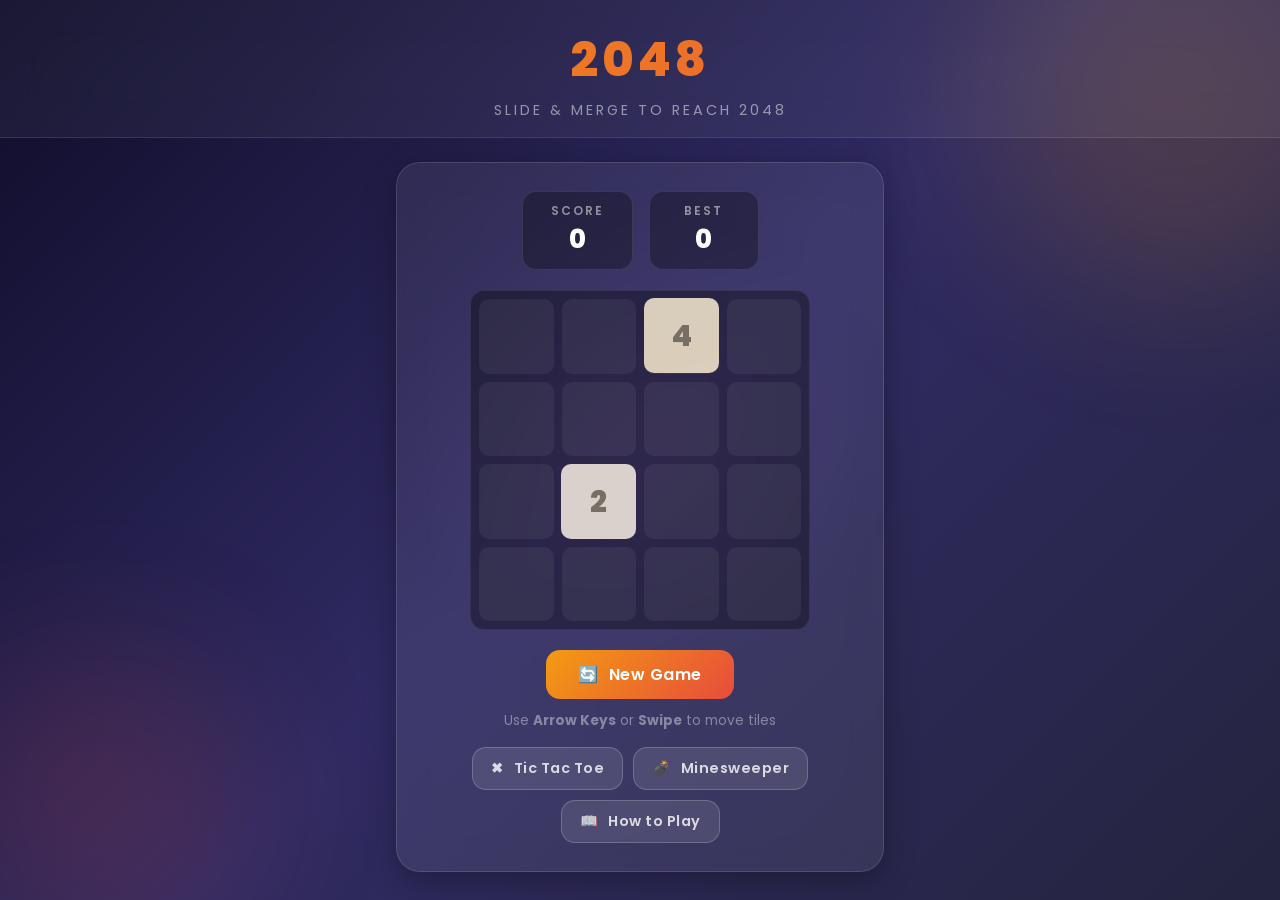
==== 2048.html @ 79015528 "two more games 2048 and minesweeper added" ====
<!DOCTYPE html>
<html lang="en">
<head>
  <meta charset="UTF-8">
  <meta name="viewport" content="width=device-width, initial-scale=1.0">
  <title>2048</title>
  <link rel="preconnect" href="https://fonts.googleapis.com">
  <link rel="preconnect" href="https://fonts.gstatic.com" crossorigin>
  <link href="https://fonts.googleapis.com/css2?family=Poppins:wght@400;600;700;800&display=swap" rel="stylesheet">
  <link rel="stylesheet" href="2048.css">
</head>
<body>
  <div class="bg-decoration">
    <div class="circle circle-1"></div>
    <div class="circle circle-2"></div>
    <div class="circle circle-3"></div>
  </div>

  <header class="header">
    <h1>2048</h1>
    <p class="header-subtitle">Slide & merge to reach 2048</p>
  </header>

  <div class="container">
    <div class="card">

      <!-- Score Bar -->
      <div class="score-bar">
        <div class="score-box">
          <span class="score-label">Score</span>
          <span class="score-value" id="currentScore">0</span>
        </div>
        <div class="score-box">
          <span class="score-label">Best</span>
          <span class="score-value" id="bestScore">0</span>
        </div>
      </div>

      <!-- Game Grid -->
      <div class="grid-wrapper">
        <div class="grid-container" id="gridContainer">
          <!-- 16 cells -->
          <div class="grid-cell"></div><div class="grid-cell"></div><div class="grid-cell"></div><div class="grid-cell"></div>
          <div class="grid-cell"></div><div class="grid-cell"></div><div class="grid-cell"></div><div class="grid-cell"></div>
          <div class="grid-cell"></div><div class="grid-cell"></div><div class="grid-cell"></div><div class="grid-cell"></div>
          <div class="grid-cell"></div><div class="grid-cell"></div><div class="grid-cell"></div><div class="grid-cell"></div>
        </div>
        <div class="tile-container" id="tileContainer"></div>
      </div>

      <!-- Controls -->
      <div class="controls">
        <button id="newGameBtn" class="btn btn-new-game">
          <span class="btn-icon">&#128260;</span> New Game
        </button>
      </div>

      <p class="instructions">Use <strong>Arrow Keys</strong> or <strong>Swipe</strong> to move tiles</p>

      <!-- Navigation -->
      <div class="nav-buttons">
        <a href="index.html" class="btn btn-nav">
          <span class="btn-icon">&#10006;</span> Tic Tac Toe
        </a>
        <a href="minesweeper.html" class="btn btn-nav">
          <span class="btn-icon">&#128163;</span> Minesweeper
        </a>
        <a href="rules.html" class="btn btn-nav">
          <span class="btn-icon">&#128214;</span> How to Play
        </a>
      </div>
    </div>
  </div>

  <!-- Game Over Popup -->
  <div id="gameOverPopup" class="popup-overlay" style="display: none;">
    <div class="popup-card">
      <div class="popup-icon" id="popupIcon">&#128557;</div>
      <h2 id="popupMessage">Game Over!</h2>
      <p class="popup-score">Score: <span id="popupScore">0</span></p>
      <button id="popupRetry" class="btn btn-popup">Try Again</button>
    </div>
  </div>

  <!-- Win Popup -->
  <div id="winPopup" class="popup-overlay" style="display: none;">
    <div class="popup-card">
      <div class="popup-icon">&#127942;</div>
      <h2>You reached 2048!</h2>
      <p class="popup-score">Score: <span id="winScore">0</span></p>
      <button id="keepPlaying" class="btn btn-popup">Keep Playing</button>
    </div>
  </div>

  <script src="2048.js"></script>
</body>
</html>
---- 2048.css ----
/* ===== Reset & Base ===== */
*, *::before, *::after {
  box-sizing: border-box;
  margin: 0;
  padding: 0;
}

body {
  font-family: 'Poppins', sans-serif;
  text-align: center;
  min-height: 100vh;
  background: #0f0c29;
  background: linear-gradient(135deg, #0f0c29 0%, #302b63 50%, #24243e 100%);
  color: #e0e0e0;
  overflow-x: hidden;
  position: relative;
  touch-action: none;
}

/* ===== Animated Background ===== */
.bg-decoration {
  position: fixed;
  top: 0; left: 0;
  width: 100%; height: 100%;
  pointer-events: none;
  z-index: 0;
  overflow: hidden;
}

.circle {
  position: absolute;
  border-radius: 50%;
  filter: blur(80px);
  opacity: 0.15;
  animation: float 8s ease-in-out infinite;
}

.circle-1 { width: 400px; height: 400px; background: #f39c12; top: -100px; right: -100px; }
.circle-2 { width: 300px; height: 300px; background: #e74c3c; bottom: -50px; left: -50px; animation-delay: 2s; }
.circle-3 { width: 250px; height: 250px; background: #9b59b6; top: 50%; left: 50%; transform: translate(-50%, -50%); animation-delay: 4s; }

@keyframes float {
  0%, 100% { transform: translateY(0) scale(1); }
  50% { transform: translateY(-30px) scale(1.05); }
}

/* ===== Header ===== */
.header {
  background: rgba(255, 255, 255, 0.05);
  backdrop-filter: blur(20px);
  -webkit-backdrop-filter: blur(20px);
  border-bottom: 1px solid rgba(255, 255, 255, 0.1);
  padding: 24px 20px 16px;
  position: relative;
  z-index: 1;
}

.header h1 {
  font-size: 3rem;
  font-weight: 800;
  letter-spacing: 4px;
  background: linear-gradient(135deg, #f39c12, #e74c3c, #9b59b6, #3498db);
  background-size: 300% 300%;
  -webkit-background-clip: text;
  -webkit-text-fill-color: transparent;
  background-clip: text;
  animation: gradientShift 4s ease infinite;
}

.header-subtitle {
  color: rgba(255, 255, 255, 0.5);
  font-size: 0.9rem;
  font-weight: 400;
  margin-top: 4px;
  letter-spacing: 3px;
  text-transform: uppercase;
}

@keyframes gradientShift {
  0% { background-position: 0% 50%; }
  50% { background-position: 100% 50%; }
  100% { background-position: 0% 50%; }
}

/* ===== Container & Card ===== */
.container {
  max-width: 520px;
  margin: 24px auto;
  padding: 0 16px;
  position: relative;
  z-index: 1;
}

.card {
  background: rgba(255, 255, 255, 0.07);
  backdrop-filter: blur(16px);
  -webkit-backdrop-filter: blur(16px);
  border: 1px solid rgba(255, 255, 255, 0.12);
  border-radius: 24px;
  padding: 28px 24px;
  box-shadow: 0 8px 32px rgba(0, 0, 0, 0.3);
}

/* ===== Score Bar ===== */
.score-bar {
  display: flex;
  justify-content: center;
  gap: 16px;
  margin-bottom: 20px;
}

.score-box {
  background: rgba(0, 0, 0, 0.3);
  border: 1px solid rgba(255, 255, 255, 0.1);
  border-radius: 14px;
  padding: 10px 28px;
  min-width: 110px;
}

.score-label {
  display: block;
  font-size: 0.75rem;
  font-weight: 600;
  color: rgba(255, 255, 255, 0.5);
  text-transform: uppercase;
  letter-spacing: 2px;
}

.score-value {
  display: block;
  font-size: 1.6rem;
  font-weight: 800;
  color: #fff;
  font-variant-numeric: tabular-nums;
}

/* ===== Grid ===== */
.grid-wrapper {
  position: relative;
  width: 340px;
  height: 340px;
  margin: 0 auto 20px;
}

.grid-container {
  display: grid;
  grid-template-columns: repeat(4, 1fr);
  gap: 8px;
  padding: 8px;
  background: rgba(0, 0, 0, 0.35);
  border-radius: 14px;
  border: 1px solid rgba(255, 255, 255, 0.08);
  width: 100%;
  height: 100%;
}

.grid-cell {
  background: rgba(255, 255, 255, 0.06);
  border-radius: 10px;
}

.tile-container {
  position: absolute;
  top: 8px;
  left: 8px;
  right: 8px;
  bottom: 8px;
}

.tile {
  position: absolute;
  display: flex;
  align-items: center;
  justify-content: center;
  font-weight: 800;
  border-radius: 10px;
  transition: top 0.15s ease, left 0.15s ease;
  z-index: 1;
}

.tile.new-tile {
  animation: tileAppear 0.2s ease;
}

.tile.merged-tile {
  animation: tileMerge 0.25s ease;
  z-index: 2;
}

@keyframes tileAppear {
  from { transform: scale(0); opacity: 0; }
  to { transform: scale(1); opacity: 1; }
}

@keyframes tileMerge {
  0% { transform: scale(1); }
  50% { transform: scale(1.2); }
  100% { transform: scale(1); }
}

/* Tile colors */
.tile-2    { background: rgba(238, 228, 218, 0.9); color: #776e65; }
.tile-4    { background: rgba(237, 224, 200, 0.9); color: #776e65; }
.tile-8    { background: rgba(242, 177, 121, 0.95); color: #f9f6f2; }
.tile-16   { background: rgba(245, 149, 99, 0.95); color: #f9f6f2; }
.tile-32   { background: rgba(246, 124, 95, 0.95); color: #f9f6f2; }
.tile-64   { background: rgba(246, 94, 59, 0.95); color: #f9f6f2; }
.tile-128  { background: rgba(237, 207, 114, 0.95); color: #f9f6f2; font-size: 1.6rem !important; }
.tile-256  { background: rgba(237, 204, 97, 0.95); color: #f9f6f2; font-size: 1.6rem !important; }
.tile-512  { background: rgba(237, 200, 80, 0.95); color: #f9f6f2; font-size: 1.6rem !important; }
.tile-1024 { background: rgba(237, 197, 63, 0.95); color: #f9f6f2; font-size: 1.3rem !important; }
.tile-2048 { background: rgba(237, 194, 46, 0.95); color: #f9f6f2; font-size: 1.3rem !important; }
.tile-super { background: linear-gradient(135deg, #3498db, #9b59b6); color: #f9f6f2; font-size: 1.1rem !important; }

/* ===== Buttons ===== */
.btn {
  display: inline-flex;
  align-items: center;
  justify-content: center;
  gap: 10px;
  padding: 14px 28px;
  font-size: 1rem;
  font-family: 'Poppins', sans-serif;
  font-weight: 600;
  border: none;
  border-radius: 14px;
  cursor: pointer;
  transition: all 0.3s cubic-bezier(0.25, 0.46, 0.45, 0.94);
  position: relative;
  overflow: hidden;
  letter-spacing: 0.5px;
  text-decoration: none;
}

.btn::before {
  content: '';
  position: absolute;
  top: 0; left: -100%;
  width: 100%; height: 100%;
  background: linear-gradient(90deg, transparent, rgba(255,255,255,0.15), transparent);
  transition: left 0.5s;
}

.btn:hover::before { left: 100%; }
.btn:hover { transform: translateY(-3px); box-shadow: 0 8px 25px rgba(0, 0, 0, 0.3); }

.btn-new-game {
  background: linear-gradient(135deg, #f39c12, #e74c3c);
  color: #fff;
  padding: 12px 32px;
}
.btn-new-game:hover { background: linear-gradient(135deg, #f5ab35, #e95e4f); }

.btn-nav {
  background: rgba(255, 255, 255, 0.1);
  border: 1px solid rgba(255, 255, 255, 0.2);
  color: rgba(255, 255, 255, 0.8);
  font-size: 0.9rem;
  padding: 10px 18px;
}
.btn-nav:hover {
  background: rgba(255, 255, 255, 0.2);
  border-color: rgba(255, 255, 255, 0.3);
  color: #fff;
}

.btn-popup {
  background: linear-gradient(135deg, #667eea, #764ba2);
  color: #fff;
  padding: 14px 36px;
  border-radius: 14px;
}
.btn-popup:hover { background: linear-gradient(135deg, #7b93f5, #8a5fba); }

.controls { margin-bottom: 12px; }

.instructions {
  font-size: 0.85rem;
  color: rgba(255, 255, 255, 0.4);
  margin-bottom: 16px;
}

.nav-buttons {
  display: flex;
  gap: 10px;
  justify-content: center;
  flex-wrap: wrap;
}

/* ===== Popup ===== */
.popup-overlay {
  position: fixed;
  top: 0; left: 0;
  width: 100%; height: 100%;
  background: rgba(0, 0, 0, 0.6);
  backdrop-filter: blur(8px);
  display: flex;
  justify-content: center;
  align-items: center;
  z-index: 1000;
  animation: overlayFadeIn 0.3s ease-out;
}
@keyframes overlayFadeIn { from { opacity: 0; } to { opacity: 1; } }

.popup-card {
  background: rgba(30, 30, 60, 0.95);
  backdrop-filter: blur(20px);
  border: 1px solid rgba(255, 255, 255, 0.15);
  border-radius: 28px;
  padding: 40px 48px;
  text-align: center;
  box-shadow: 0 20px 60px rgba(0, 0, 0, 0.5);
  animation: popupBounceIn 0.5s cubic-bezier(0.68, -0.55, 0.27, 1.55);
  max-width: 360px;
  width: 90%;
}

.popup-icon {
  font-size: 3.5rem;
  margin-bottom: 12px;
  animation: iconBounce 1s ease infinite;
}
@keyframes iconBounce {
  0%, 100% { transform: translateY(0); }
  50% { transform: translateY(-8px); }
}

.popup-card h2 {
  color: #fff;
  font-size: 1.8rem;
  font-weight: 700;
  margin-bottom: 8px;
  background: linear-gradient(135deg, #feca57, #ff6b6b);
  -webkit-background-clip: text;
  -webkit-text-fill-color: transparent;
  background-clip: text;
}

.popup-score {
  color: rgba(255, 255, 255, 0.6);
  font-size: 1.1rem;
  margin-bottom: 20px;
}
.popup-score span { color: #fff; font-weight: 700; }

@keyframes popupBounceIn {
  from { opacity: 0; transform: scale(0.5) translateY(40px); }
  to { opacity: 1; transform: scale(1) translateY(0); }
}

/* ===== Responsive ===== */
@media (max-width: 420px) {
  .grid-wrapper { width: 290px; height: 290px; }
  .header h1 { font-size: 2.2rem; }
  .card { padding: 20px 14px; }
  .score-box { padding: 8px 18px; min-width: 90px; }
  .score-value { font-size: 1.3rem; }
}
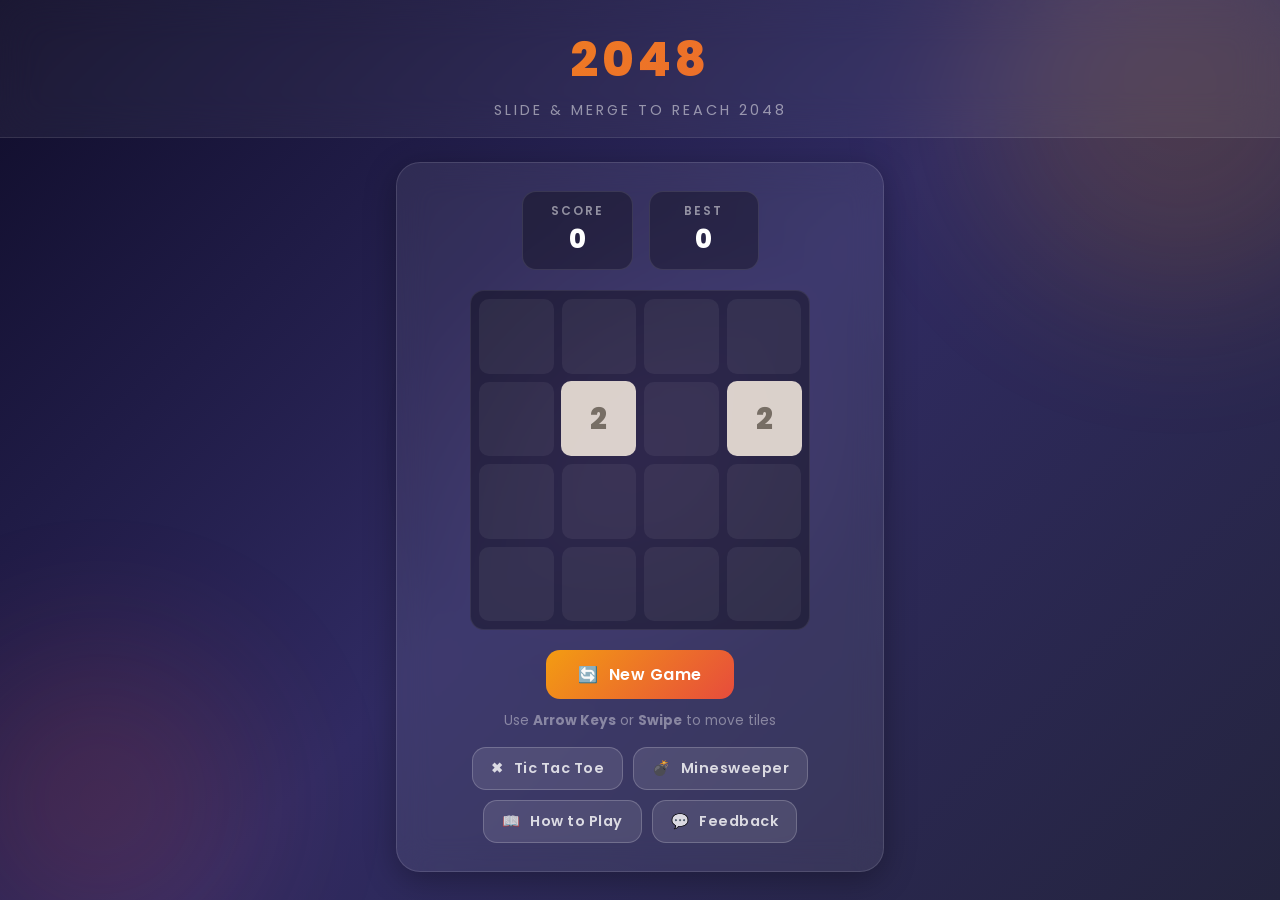
==== commit adf6747e: "added feedback sending option to telegram" ====
--- a/2048.html
+++ b/2048.html
@@ -68,6 +68,9 @@
         <a href="rules.html" class="btn btn-nav">
           <span class="btn-icon">&#128214;</span> How to Play
         </a>
+        <a href="feedback.html" class="btn btn-nav">
+          <span class="btn-icon">&#128172;</span> Feedback
+        </a>
       </div>
     </div>
   </div>
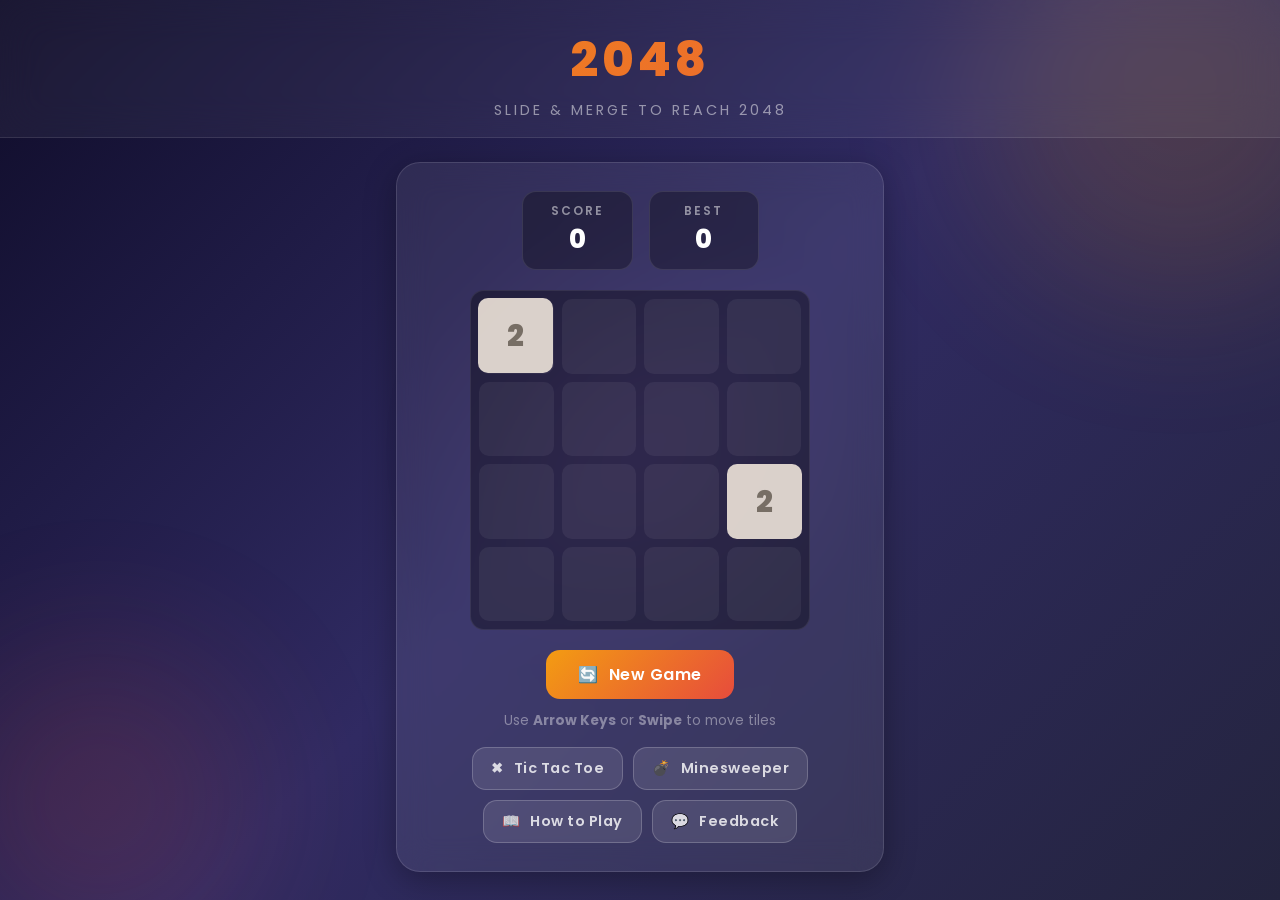
==== commit 4104fa3d: "result sending to telegram feature added" ====
--- a/2048.html
+++ b/2048.html
@@ -95,6 +95,7 @@
     </div>
   </div>
 
+  <script src="telegram.js"></script>
   <script src="2048.js"></script>
 </body>
 </html>
